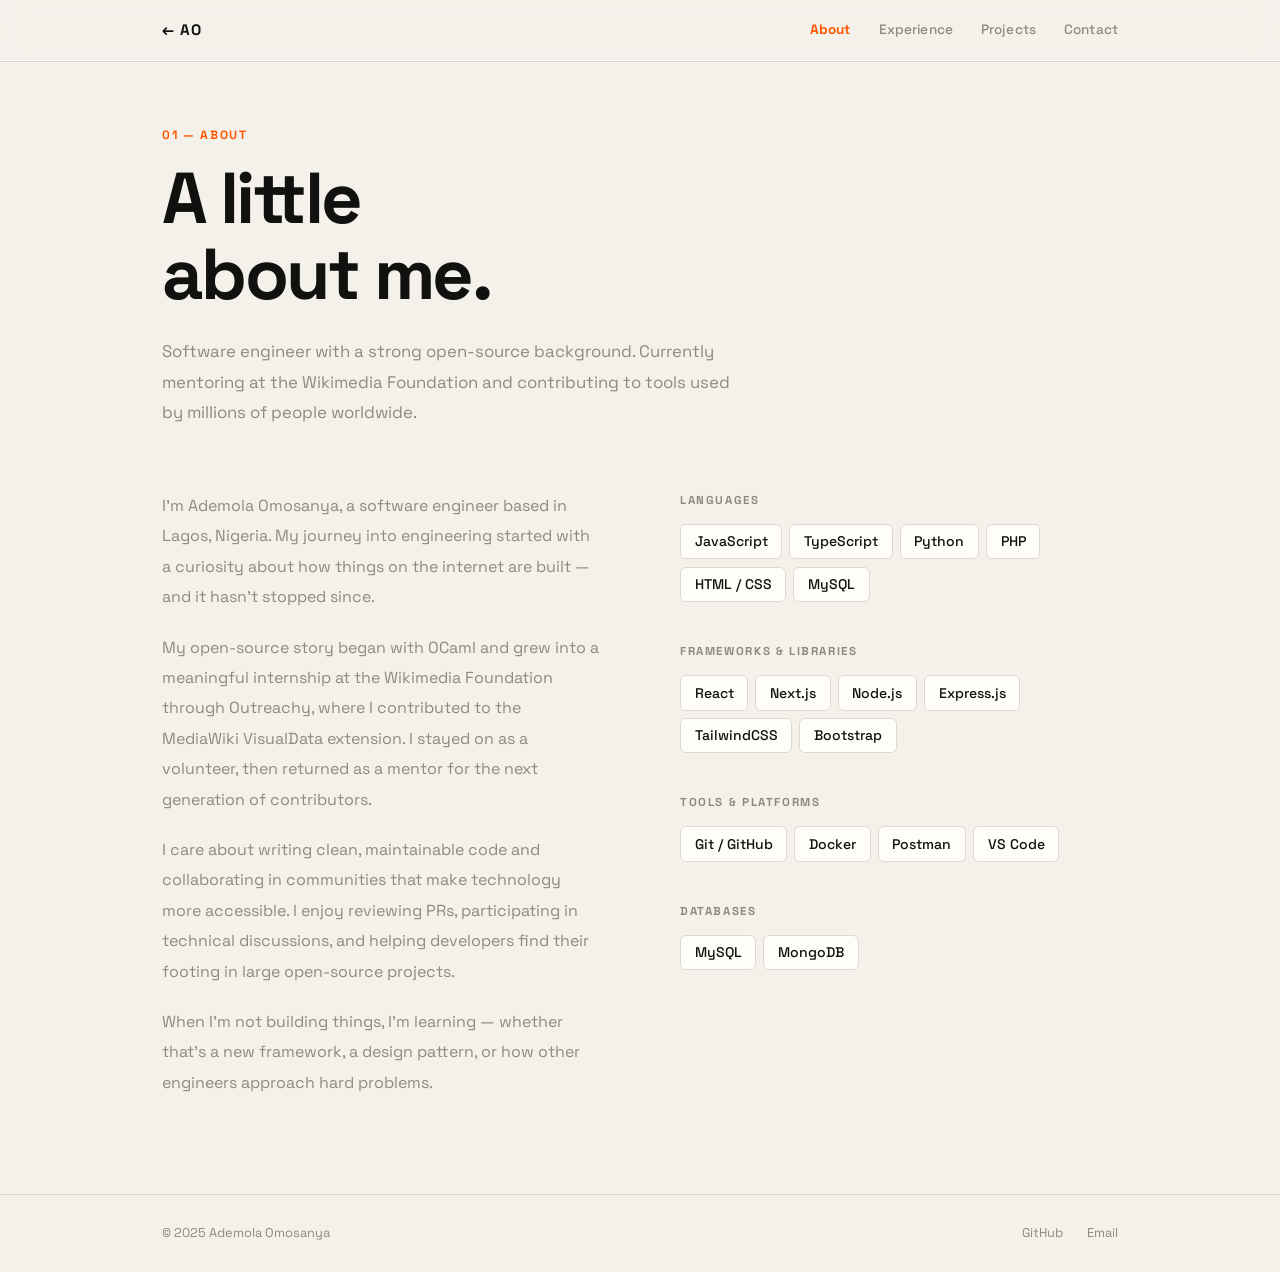
==== about.html @ b75ecd0a "loading...." ====
<!DOCTYPE html>
<html lang="en">
<head>
  <meta charset="UTF-8" />
  <meta name="viewport" content="width=device-width, initial-scale=1.0" />
  <title>About — Ademola Omosanya</title>
  <meta name="description" content="About Ademola Omosanya — Software Engineer & open-source contributor." />
  <link rel="preconnect" href="https://fonts.googleapis.com" />
  <link rel="preconnect" href="https://fonts.gstatic.com" crossorigin />
  <link href="https://fonts.googleapis.com/css2?family=Space+Grotesk:wght@300;400;500;600;700&display=swap" rel="stylesheet" />
  <link rel="stylesheet" href="styles.css" />
</head>
<body>

  <!-- Shared header -->
  <header class="site-header">
    <div class="container">
      <a href="index.html" class="header-logo">← AO</a>
      <nav class="site-nav">
        <a href="about.html" class="active">About</a>
        <a href="experience.html">Experience</a>
        <a href="projects.html">Projects</a>
        <a href="contact.html">Contact</a>
      </nav>
      <button class="nav-toggle" aria-label="Open menu" aria-expanded="false">
        <span></span><span></span><span></span>
      </button>
    </div>
    <div class="nav-drawer">
      <ul>
        <li><a href="about.html" class="active">About</a></li>
        <li><a href="experience.html">Experience</a></li>
        <li><a href="projects.html">Projects</a></li>
        <li><a href="contact.html">Contact</a></li>
      </ul>
    </div>
  </header>

  <main class="page-main">
    <div class="container">

      <p class="page-eyebrow">01 — About</p>
      <h1 class="page-title">A little<br />about me.</h1>
      <p class="page-lead">
        Software engineer with a strong open-source background.
        Currently mentoring at the Wikimedia Foundation and contributing
        to tools used by millions of people worldwide.
      </p>

      <div class="about-body">
        <div class="about-text reveal">
          <p>
            I'm Ademola Omosanya, a software engineer based in Lagos, Nigeria.
            My journey into engineering started with a curiosity about how things on
            the internet are built — and it hasn't stopped since.
          </p>
          <p>
            My open-source story began with OCaml and grew into a meaningful internship
            at the Wikimedia Foundation through Outreachy, where I contributed to
            the MediaWiki VisualData extension. I stayed on as a volunteer, then
            returned as a mentor for the next generation of contributors.
          </p>
          <p>
            I care about writing clean, maintainable code and collaborating in communities
            that make technology more accessible. I enjoy reviewing PRs, participating
            in technical discussions, and helping developers find their footing in
            large open-source projects.
          </p>
          <p>
            When I'm not building things, I'm learning — whether that's a new framework,
            a design pattern, or how other engineers approach hard problems.
          </p>
        </div>

        <div class="about-skills-section reveal">
          <div class="skill-group">
            <span class="skill-group-label">Languages</span>
            <div class="skill-list">
              <span>JavaScript</span>
              <span>TypeScript</span>
              <span>Python</span>
              <span>PHP</span>
              <span>HTML / CSS</span>
              <span>MySQL</span>
            </div>
          </div>

          <div class="skill-group">
            <span class="skill-group-label">Frameworks & Libraries</span>
            <div class="skill-list">
              <span>React</span>
              <span>Next.js</span>
              <span>Node.js</span>
              <span>Express.js</span>
              <span>TailwindCSS</span>
              <span>Bootstrap</span>
            </div>
          </div>

          <div class="skill-group">
            <span class="skill-group-label">Tools & Platforms</span>
            <div class="skill-list">
              <span>Git / GitHub</span>
              <span>Docker</span>
              <span>Postman</span>
              <span>VS Code</span>
            </div>
          </div>

          <div class="skill-group">
            <span class="skill-group-label">Databases</span>
            <div class="skill-list">
              <span>MySQL</span>
              <span>MongoDB</span>
            </div>
          </div>
        </div>
      </div>

    </div>
  </main>

  <footer class="site-footer">
    <div class="container">
      <p>© 2025 Ademola Omosanya</p>
      <div class="footer-links">
        <a href="https://github.com/ademolaomosanya" target="_blank" rel="noopener noreferrer">GitHub</a>
        <a href="mailto:omosanyaademola@gmail.com">Email</a>
      </div>
    </div>
  </footer>

  <script src="script.js"></script>
</body>
</html>
---- styles.css ----
/* ================================================================
   Variables & Reset
   ================================================================ */
:root {
  --bg:       #F4F1EB;
  --surface:  #FEFDFA;
  --text:     #111110;
  --muted:    #8C8A82;
  --accent:   #FF5500;
  --border:   #DEDAD2;
  --dark:     #111110;
  --dark-2:   #1C1C1B;
  --font:     'Space Grotesk', -apple-system, BlinkMacSystemFont, sans-serif;
  --max:      1020px;
}

*, *::before, *::after { box-sizing: border-box; margin: 0; padding: 0; }
html { scroll-behavior: smooth; }

body {
  font-family: var(--font);
  background: var(--bg);
  color: var(--text);
  line-height: 1.6;
  min-height: 100vh;
  -webkit-font-smoothing: antialiased;
  -moz-osx-font-smoothing: grayscale;
}

a { color: inherit; text-decoration: none; }
ul { list-style: none; }

.container {
  max-width: var(--max);
  margin: 0 auto;
  padding: 0 2rem;
}

/* ================================================================
   Inner Page — Shared Header
   ================================================================ */
.site-header {
  position: sticky;
  top: 0;
  z-index: 100;
  background: rgba(244,241,235,0.92);
  backdrop-filter: blur(12px);
  -webkit-backdrop-filter: blur(12px);
  border-bottom: 1px solid var(--border);
}

.site-header .container {
  height: 60px;
  display: flex;
  align-items: center;
  justify-content: space-between;
}

.header-logo {
  font-weight: 700;
  font-size: 0.95rem;
  letter-spacing: 0.06em;
  color: var(--text);
  display: flex;
  align-items: center;
  gap: 0.5rem;
}

.header-logo:hover { color: var(--accent); }

.site-nav {
  display: flex;
  gap: 1.75rem;
  align-items: center;
}

.site-nav a {
  font-size: 0.85rem;
  font-weight: 500;
  color: var(--muted);
  transition: color 0.2s;
  letter-spacing: 0.01em;
}

.site-nav a:hover,
.site-nav a.active { color: var(--text); }

.site-nav a.active {
  font-weight: 700;
  color: var(--accent);
}

/* Mobile hamburger */
.nav-toggle {
  display: none;
  flex-direction: column;
  gap: 5px;
  background: none;
  border: none;
  cursor: pointer;
  padding: 4px;
}
.nav-toggle span {
  display: block;
  width: 22px;
  height: 2px;
  background: var(--text);
  border-radius: 2px;
  transition: transform 0.3s, opacity 0.3s;
}
.nav-toggle[aria-expanded="true"] span:nth-child(1) { transform: translateY(7px) rotate(45deg); }
.nav-toggle[aria-expanded="true"] span:nth-child(2) { opacity: 0; }
.nav-toggle[aria-expanded="true"] span:nth-child(3) { transform: translateY(-7px) rotate(-45deg); }

.nav-drawer {
  max-height: 0;
  overflow: hidden;
  transition: max-height 0.35s ease;
  background: var(--surface);
  border-top: 1px solid transparent;
}
.nav-drawer.open { max-height: 300px; border-top-color: var(--border); }
.nav-drawer ul { padding: 1.25rem 2rem; display: flex; flex-direction: column; gap: 1rem; }
.nav-drawer a { font-size: 1rem; font-weight: 500; color: var(--muted); }
.nav-drawer a:hover, .nav-drawer a.active { color: var(--accent); font-weight: 700; }

/* ================================================================
   Homepage
   ================================================================ */
.home-wrap {
  min-height: 100svh;
  display: flex;
  flex-direction: column;
}

/* Home top bar */
.home-bar {
  padding: 1.5rem 2rem;
  display: flex;
  align-items: center;
  justify-content: space-between;
  max-width: var(--max);
  margin: 0 auto;
  width: 100%;
}

.home-bar-logo {
  font-size: 0.9rem;
  font-weight: 700;
  letter-spacing: 0.08em;
  color: var(--text);
}

.home-bar-right {
  font-size: 0.82rem;
  color: var(--muted);
  font-weight: 500;
  letter-spacing: 0.04em;
}

/* Hero */
.home-hero {
  flex: 1;
  display: flex;
  flex-direction: column;
  justify-content: center;
  padding: 3rem 2rem 2rem;
  max-width: var(--max);
  margin: 0 auto;
  width: 100%;
}

.hero-eyebrow {
  font-size: 0.8rem;
  font-weight: 600;
  letter-spacing: 0.14em;
  text-transform: uppercase;
  color: var(--accent);
  margin-bottom: 1.25rem;
}

.hero-name {
  font-size: clamp(3.8rem, 10vw, 8.5rem);
  font-weight: 700;
  line-height: 0.95;
  letter-spacing: -0.035em;
  color: var(--text);
  margin-bottom: 1.5rem;
}

.hero-sub {
  font-size: clamp(0.95rem, 1.8vw, 1.1rem);
  color: var(--muted);
  font-weight: 400;
  max-width: 480px;
  line-height: 1.75;
  margin-bottom: 3rem;
}

/* Navigation cards on homepage */
.home-nav {
  border-top: 1px solid var(--border);
  max-width: var(--max);
  margin: 0 auto;
  width: 100%;
}

.home-nav-item {
  display: flex;
  align-items: center;
  gap: 1.5rem;
  padding: 1.4rem 2rem;
  border-bottom: 1px solid var(--border);
  transition: background 0.25s ease, padding-left 0.25s ease;
  cursor: pointer;
  position: relative;
  overflow: hidden;
}

.home-nav-item::before {
  content: '';
  position: absolute;
  inset: 0;
  background: var(--dark);
  transform: translateX(-100%);
  transition: transform 0.35s cubic-bezier(0.4, 0, 0.2, 1);
  z-index: 0;
}

.home-nav-item:hover::before { transform: translateX(0); }
.home-nav-item > * { position: relative; z-index: 1; }

.home-nav-item:hover .nav-item-num,
.home-nav-item:hover .nav-item-title,
.home-nav-item:hover .nav-item-desc,
.home-nav-item:hover .nav-item-arrow {
  color: #F4F1EB;
}

.home-nav-item:hover .nav-item-num { color: var(--accent); }

.nav-item-num {
  font-size: 0.78rem;
  font-weight: 700;
  color: var(--muted);
  letter-spacing: 0.06em;
  width: 28px;
  flex-shrink: 0;
  transition: color 0.25s;
}

.nav-item-title {
  font-size: clamp(1.2rem, 2.5vw, 1.6rem);
  font-weight: 700;
  letter-spacing: -0.02em;
  color: var(--text);
  transition: color 0.25s;
  flex: 1;
}

.nav-item-desc {
  font-size: 0.85rem;
  color: var(--muted);
  font-weight: 400;
  text-align: right;
  flex: 1;
  transition: color 0.25s;
}

.nav-item-arrow {
  font-size: 1.2rem;
  color: var(--muted);
  transition: color 0.25s, transform 0.25s;
  flex-shrink: 0;
}

.home-nav-item:hover .nav-item-arrow { transform: translateX(4px); }

/* Home footer */
.home-footer {
  padding: 1.5rem 2rem;
  display: flex;
  align-items: center;
  justify-content: space-between;
  max-width: var(--max);
  margin: 0 auto;
  width: 100%;
}

.home-footer-socials {
  display: flex;
  gap: 1.5rem;
}

.home-footer-socials a {
  font-size: 0.82rem;
  font-weight: 500;
  color: var(--muted);
  border-bottom: 1px solid transparent;
  padding-bottom: 1px;
  transition: color 0.2s, border-color 0.2s;
}

.home-footer-socials a:hover { color: var(--text); border-bottom-color: var(--text); }

.home-footer-copy {
  font-size: 0.78rem;
  color: var(--muted);
}

/* ================================================================
   Inner Page Layout
   ================================================================ */
.page-main {
  padding: 4rem 0 6rem;
}

.page-eyebrow {
  font-size: 0.75rem;
  font-weight: 700;
  letter-spacing: 0.14em;
  text-transform: uppercase;
  color: var(--accent);
  margin-bottom: 1rem;
}

.page-title {
  font-size: clamp(2.4rem, 6vw, 4.5rem);
  font-weight: 700;
  letter-spacing: -0.035em;
  line-height: 1.05;
  color: var(--text);
  margin-bottom: 1.5rem;
}

.page-lead {
  font-size: 1.05rem;
  color: var(--muted);
  line-height: 1.8;
  max-width: 580px;
  margin-bottom: 4rem;
}

.divider {
  height: 1px;
  background: var(--border);
  margin: 3rem 0;
}

/* ================================================================
   About Page
   ================================================================ */
.about-body {
  display: grid;
  grid-template-columns: 1fr 1fr;
  gap: 5rem;
  align-items: start;
}

.about-text p {
  font-size: 1rem;
  color: var(--muted);
  line-height: 1.9;
  margin-bottom: 1.25rem;
}

.about-text p:last-child { margin-bottom: 0; }

.about-skills-section { }

.skill-group {
  margin-bottom: 2.5rem;
}

.skill-group-label {
  font-size: 0.72rem;
  font-weight: 700;
  letter-spacing: 0.14em;
  text-transform: uppercase;
  color: var(--muted);
  margin-bottom: 0.9rem;
  display: block;
}

.skill-list {
  display: flex;
  flex-wrap: wrap;
  gap: 0.45rem;
}

.skill-list span {
  font-size: 0.875rem;
  font-weight: 500;
  padding: 0.35rem 0.85rem;
  border-radius: 6px;
  background: var(--surface);
  border: 1px solid var(--border);
  color: var(--text);
  transition: border-color 0.2s, color 0.2s;
}

.skill-list span:hover { border-color: var(--accent); color: var(--accent); }

/* ================================================================
   Experience Page
   ================================================================ */
.timeline { display: flex; flex-direction: column; }

.exp-item {
  display: grid;
  grid-template-columns: 190px 1fr;
  gap: 3rem;
  padding: 2.75rem 0;
  border-top: 1px solid var(--border);
}

.exp-item:last-child { border-bottom: 1px solid var(--border); }

.exp-meta { padding-top: 0.2rem; }

.exp-date {
  display: block;
  font-size: 0.8rem;
  font-weight: 700;
  color: var(--accent);
  letter-spacing: 0.03em;
  margin-bottom: 0.3rem;
}

.exp-place {
  display: block;
  font-size: 0.78rem;
  color: var(--muted);
  line-height: 1.5;
}

.exp-role {
  font-size: 1.15rem;
  font-weight: 700;
  margin-bottom: 0.2rem;
  display: flex;
  align-items: center;
  gap: 0.6rem;
  flex-wrap: wrap;
}

.exp-badge {
  font-size: 0.7rem;
  font-weight: 700;
  padding: 0.18rem 0.55rem;
  border-radius: 20px;
  background: #FFF0E9;
  color: var(--accent);
  letter-spacing: 0.04em;
}

.exp-company {
  font-size: 0.88rem;
  color: var(--muted);
  margin-bottom: 1.1rem;
}

.exp-bullets { display: flex; flex-direction: column; gap: 0.5rem; }

.exp-bullets li {
  font-size: 0.92rem;
  color: var(--muted);
  line-height: 1.75;
  padding-left: 1.2rem;
  position: relative;
}

.exp-bullets li::before {
  content: '→';
  position: absolute;
  left: 0;
  color: var(--accent);
  font-size: 0.8rem;
}

/* ================================================================
   Projects Page
   ================================================================ */
.projects-list { display: flex; flex-direction: column; gap: 0; }

.project-item {
  display: grid;
  grid-template-columns: 1fr auto;
  align-items: start;
  gap: 3rem;
  padding: 2.75rem 0;
  border-top: 1px solid var(--border);
  transition: background 0.2s;
  position: relative;
}

.project-item:last-child { border-bottom: 1px solid var(--border); }

.project-num {
  font-size: 0.72rem;
  font-weight: 700;
  color: var(--muted);
  letter-spacing: 0.1em;
  text-transform: uppercase;
  margin-bottom: 0.75rem;
  display: block;
}

.project-name {
  font-size: clamp(1.3rem, 2.5vw, 1.75rem);
  font-weight: 700;
  letter-spacing: -0.025em;
  margin-bottom: 0.75rem;
  line-height: 1.2;
  color: var(--text);
}

.project-desc {
  font-size: 0.92rem;
  color: var(--muted);
  line-height: 1.8;
  max-width: 580px;
  margin-bottom: 1.25rem;
}

.project-tags {
  display: flex;
  flex-wrap: wrap;
  gap: 0.4rem;
}

.project-tags span {
  font-size: 0.73rem;
  font-weight: 600;
  padding: 0.25rem 0.65rem;
  border-radius: 20px;
  background: #FFF0E9;
  color: var(--accent);
  letter-spacing: 0.03em;
}

.project-link-icon {
  width: 40px;
  height: 40px;
  border-radius: 50%;
  border: 1.5px solid var(--border);
  display: flex;
  align-items: center;
  justify-content: center;
  color: var(--muted);
  font-size: 1rem;
  transition: background 0.2s, border-color 0.2s, color 0.2s;
  flex-shrink: 0;
  margin-top: 0.25rem;
}

.project-item:hover .project-link-icon {
  background: var(--accent);
  border-color: var(--accent);
  color: #fff;
}

/* ================================================================
   Contact Page
   ================================================================ */
.contact-grid {
  display: grid;
  grid-template-columns: 1fr 1fr;
  gap: 5rem;
  align-items: start;
}

.contact-text p {
  font-size: 1rem;
  color: var(--muted);
  line-height: 1.9;
  margin-bottom: 1.25rem;
}

.contact-links-list {
  display: flex;
  flex-direction: column;
  gap: 1rem;
}

.contact-link-item {
  display: flex;
  flex-direction: column;
  gap: 0.2rem;
  padding: 1.25rem;
  border: 1px solid var(--border);
  border-radius: 10px;
  transition: border-color 0.2s, background 0.2s;
}

.contact-link-item:hover {
  border-color: var(--accent);
  background: #FFF9F6;
}

.contact-link-label {
  font-size: 0.72rem;
  font-weight: 700;
  letter-spacing: 0.12em;
  text-transform: uppercase;
  color: var(--accent);
}

.contact-link-value {
  font-size: 0.95rem;
  font-weight: 600;
  color: var(--text);
}

/* ================================================================
   Shared Footer (inner pages)
   ================================================================ */
.site-footer {
  padding: 1.75rem 0;
  border-top: 1px solid var(--border);
  margin-top: auto;
}

.site-footer .container {
  display: flex;
  align-items: center;
  justify-content: space-between;
}

.site-footer p { font-size: 0.8rem; color: var(--muted); }

.footer-links { display: flex; gap: 1.5rem; }
.footer-links a {
  font-size: 0.8rem;
  color: var(--muted);
  transition: color 0.2s;
}
.footer-links a:hover { color: var(--text); }

/* ================================================================
   Buttons
   ================================================================ */
.btn {
  display: inline-flex;
  align-items: center;
  gap: 0.4rem;
  padding: 0.65rem 1.4rem;
  border-radius: 7px;
  font-size: 0.875rem;
  font-weight: 600;
  font-family: var(--font);
  transition: all 0.2s ease;
  cursor: pointer;
  border: none;
}

.btn-dark {
  background: var(--dark);
  color: var(--bg);
}
.btn-dark:hover { background: var(--accent); transform: translateY(-2px); }

.btn-ghost {
  background: transparent;
  color: var(--text);
  border: 1.5px solid var(--border);
}
.btn-ghost:hover { border-color: var(--text); transform: translateY(-2px); }

/* ================================================================
   Reveal Animation
   ================================================================ */
.reveal {
  opacity: 0;
  transform: translateY(20px);
  transition: opacity 0.6s ease, transform 0.6s ease;
}
.reveal.visible { opacity: 1; transform: translateY(0); }

/* ================================================================
   Responsive
   ================================================================ */
@media (max-width: 768px) {
  .site-nav { display: none; }
  .nav-toggle { display: flex; }

  .nav-item-desc { display: none; }

  .about-body,
  .contact-grid { grid-template-columns: 1fr; gap: 3rem; }

  .exp-item { grid-template-columns: 1fr; gap: 0.75rem; }

  .project-item { grid-template-columns: 1fr; }
  .project-link-icon { position: absolute; top: 2.75rem; right: 0; }

  .site-footer .container { flex-direction: column; gap: 0.75rem; text-align: center; }

  .home-nav-item { padding: 1.25rem 1.5rem; }
}

@media (max-width: 480px) {
  .container { padding: 0 1.25rem; }
  .home-bar, .home-hero, .home-nav-item { padding-left: 1.25rem; padding-right: 1.25rem; }
  .home-footer { padding-left: 1.25rem; padding-right: 1.25rem; }
}
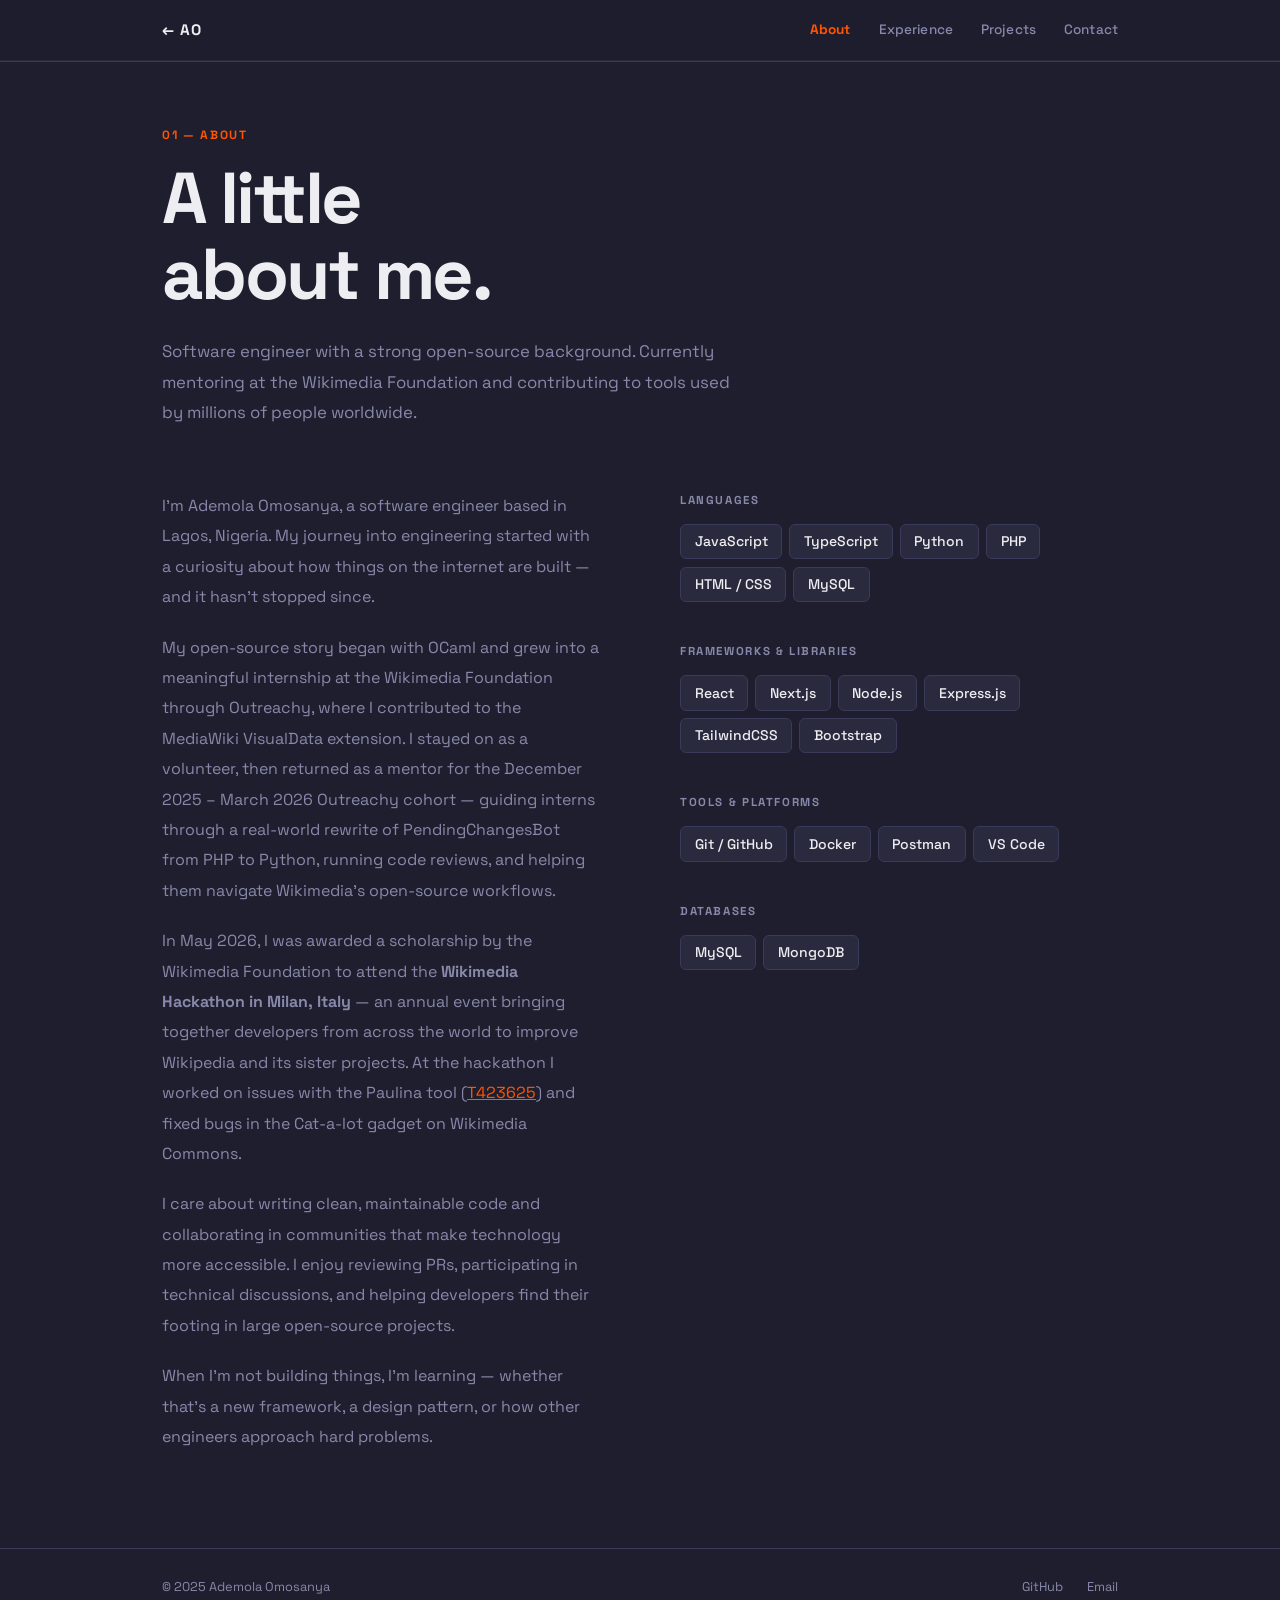
==== commit 70d10822: "made fix to styles and resume" ====
--- a/about.html
+++ b/about.html
@@ -58,7 +58,17 @@
             My open-source story began with OCaml and grew into a meaningful internship
             at the Wikimedia Foundation through Outreachy, where I contributed to
             the MediaWiki VisualData extension. I stayed on as a volunteer, then
-            returned as a mentor for the next generation of contributors.
+            returned as a mentor for the December 2025 – March 2026 Outreachy cohort —
+            guiding interns through a real-world rewrite of PendingChangesBot from PHP to Python,
+            running code reviews, and helping them navigate Wikimedia's open-source workflows.
+          </p>
+          <p>
+            In May 2026, I was awarded a scholarship by the Wikimedia Foundation to attend the
+            <strong>Wikimedia Hackathon in Milan, Italy</strong> — an annual event bringing together
+            developers from across the world to improve Wikipedia and its sister projects.
+            At the hackathon I worked on issues with the Paulina tool
+            (<a href="https://phabricator.wikimedia.org/T423625" target="_blank" rel="noopener noreferrer" style="color:var(--accent);text-decoration:underline;">T423625</a>)
+            and fixed bugs in the Cat-a-lot gadget on Wikimedia Commons.
           </p>
           <p>
             I care about writing clean, maintainable code and collaborating in communities
--- a/styles.css
+++ b/styles.css
@@ -2,14 +2,14 @@
    Variables & Reset
    ================================================================ */
 :root {
-  --bg:       #F4F1EB;
-  --surface:  #FEFDFA;
-  --text:     #111110;
-  --muted:    #8C8A82;
+  --bg:       #1E1E2E;
+  --surface:  #2A2A3E;
+  --text:     #EEEEF2;
+  --muted:    #8888AA;
   --accent:   #FF5500;
-  --border:   #DEDAD2;
-  --dark:     #111110;
-  --dark-2:   #1C1C1B;
+  --border:   #3A3A5A;
+  --dark:     #13131F;
+  --dark-2:   #0F0F1A;
   --font:     'Space Grotesk', -apple-system, BlinkMacSystemFont, sans-serif;
   --max:      1020px;
 }
@@ -43,7 +43,7 @@
   position: sticky;
   top: 0;
   z-index: 100;
-  background: rgba(244,241,235,0.92);
+  background: rgba(30,30,46,0.92);
   backdrop-filter: blur(12px);
   -webkit-backdrop-filter: blur(12px);
   border-bottom: 1px solid var(--border);
@@ -234,7 +234,7 @@
 .home-nav-item:hover .nav-item-title,
 .home-nav-item:hover .nav-item-desc,
 .home-nav-item:hover .nav-item-arrow {
-  color: #F4F1EB;
+  color: #EEEEF2;
 }
 
 .home-nav-item:hover .nav-item-num { color: var(--accent); }
@@ -449,7 +449,7 @@
   font-weight: 700;
   padding: 0.18rem 0.55rem;
   border-radius: 20px;
-  background: #FFF0E9;
+  background: rgba(255,85,0,0.15);
   color: var(--accent);
   letter-spacing: 0.04em;
 }
@@ -534,7 +534,7 @@
   font-weight: 600;
   padding: 0.25rem 0.65rem;
   border-radius: 20px;
-  background: #FFF0E9;
+  background: rgba(255,85,0,0.15);
   color: var(--accent);
   letter-spacing: 0.03em;
 }
@@ -704,3 +704,162 @@
   .home-bar, .home-hero, .home-nav-item { padding-left: 1.25rem; padding-right: 1.25rem; }
   .home-footer { padding-left: 1.25rem; padding-right: 1.25rem; }
 }
+
+/* ── CURRENTLY WORKING ON (projects page) ──────────── */
+.currently-working {
+  margin-top: 4rem;
+  padding: 2.5rem 3rem;
+  background: #FFFDE0;
+  border-radius: 6px;
+  border-left: 4px solid #F5D000;
+  max-width: 700px;
+  min-height: 180px;
+  position: relative;
+}
+
+.currently-working::before {
+  content: '';
+  position: absolute;
+  top: -10px;
+  left: 2.5rem;
+  width: 56px;
+  height: 18px;
+  background: rgba(255,255,200,0.75);
+  border-radius: 3px;
+  box-shadow: 0 1px 3px rgba(0,0,0,0.1);
+}
+
+.cw-heading {
+  font-family: 'Caveat', cursive;
+  font-size: 1.6rem;
+  font-weight: 700;
+  color: #333;
+  margin-bottom: 1rem;
+}
+
+.cw-list {
+  list-style: none;
+  display: flex;
+  flex-direction: column;
+  gap: 0.6rem;
+}
+
+.cw-list li {
+  font-size: 0.9rem;
+  font-weight: 500;
+  color: #444;
+  padding-left: 1.25rem;
+  position: relative;
+  line-height: 1.5;
+}
+
+.cw-list li::before {
+  content: '→';
+  position: absolute;
+  left: 0;
+  color: #999;
+  font-size: 0.85rem;
+}
+
+/* ── PROJECTS EXTRAS ROW ────────────────────────── */
+.projects-extras {
+  margin-top: 4rem;
+  display: flex;
+  gap: 1.5rem;
+  align-items: flex-start;
+  flex-wrap: wrap;
+}
+
+/* Architecture card */
+.arch-card {
+  background: var(--surface);
+  border: 1px solid var(--border);
+  border-radius: 10px;
+  padding: 1.25rem 1.4rem;
+  min-width: 160px;
+}
+
+.arch-title {
+  font-size: 0.62rem;
+  font-weight: 700;
+  letter-spacing: 0.1em;
+  text-transform: uppercase;
+  color: var(--muted);
+  margin-bottom: 0.8rem;
+}
+.arch-flow {
+  display: flex;
+  flex-direction: column;
+  gap: 0;
+}
+.arch-node {
+  font-size: 0.75rem;
+  font-weight: 600;
+  color: var(--text);
+  background: rgba(255,255,255,0.07);
+  border: 1px solid var(--border);
+  border-radius: 5px;
+  padding: 0.35rem 0.65rem;
+  text-align: center;
+}
+.arch-arrow {
+  font-size: 0.7rem;
+  color: var(--muted);
+  text-align: center;
+  line-height: 1.5;
+}
+.arch-badge {
+  margin-top: 0.7rem;
+  font-size: 0.6rem;
+  color: var(--accent);
+  font-weight: 600;
+  text-align: center;
+  letter-spacing: 0.06em;
+}
+
+/* Engineering notebook */
+.eng-notebook {
+  background: #FFFEF5;
+  border-radius: 4px 8px 8px 4px;
+  overflow: hidden;
+  box-shadow: 0 2px 10px rgba(0,0,0,0.07), inset 3px 0 0 #E8C4C4;
+  min-width: 200px;
+}
+.eng-notebook .nb-header {
+  background: #F5E6E6;
+  padding: 0.4rem 0.8rem 0.4rem 1rem;
+  font-size: 0.65rem;
+  font-weight: 700;
+  color: #A55;
+  letter-spacing: 0.08em;
+  text-transform: uppercase;
+}
+.eng-notebook .nb-body {
+  padding: 0.6rem 0.8rem 0.7rem 1rem;
+  background-image: repeating-linear-gradient(
+    transparent, transparent 20px,
+    rgba(0,0,180,0.05) 20px, rgba(0,0,180,0.05) 21px
+  );
+}
+.nb-line {
+  font-family: 'SF Mono', 'Fira Code', 'Courier New', monospace;
+  font-size: 0.75rem;
+  color: #444;
+  line-height: 20px;
+}
+.nb-comment { color: #999; }
+.nb-key     { color: #A55; }
+.nb-val     { color: #2A6; }
+.nb-str     { color: #D08; }
+
+/* ── VISUALDATA PROJECT — arch card inline ──────── */
+.project-item--arch {
+  grid-template-columns: 1fr auto auto;
+  align-items: start;
+  gap: 2rem;
+}
+
+.project-item--arch .arch-card {
+  align-self: center;
+  min-width: 155px;
+}
